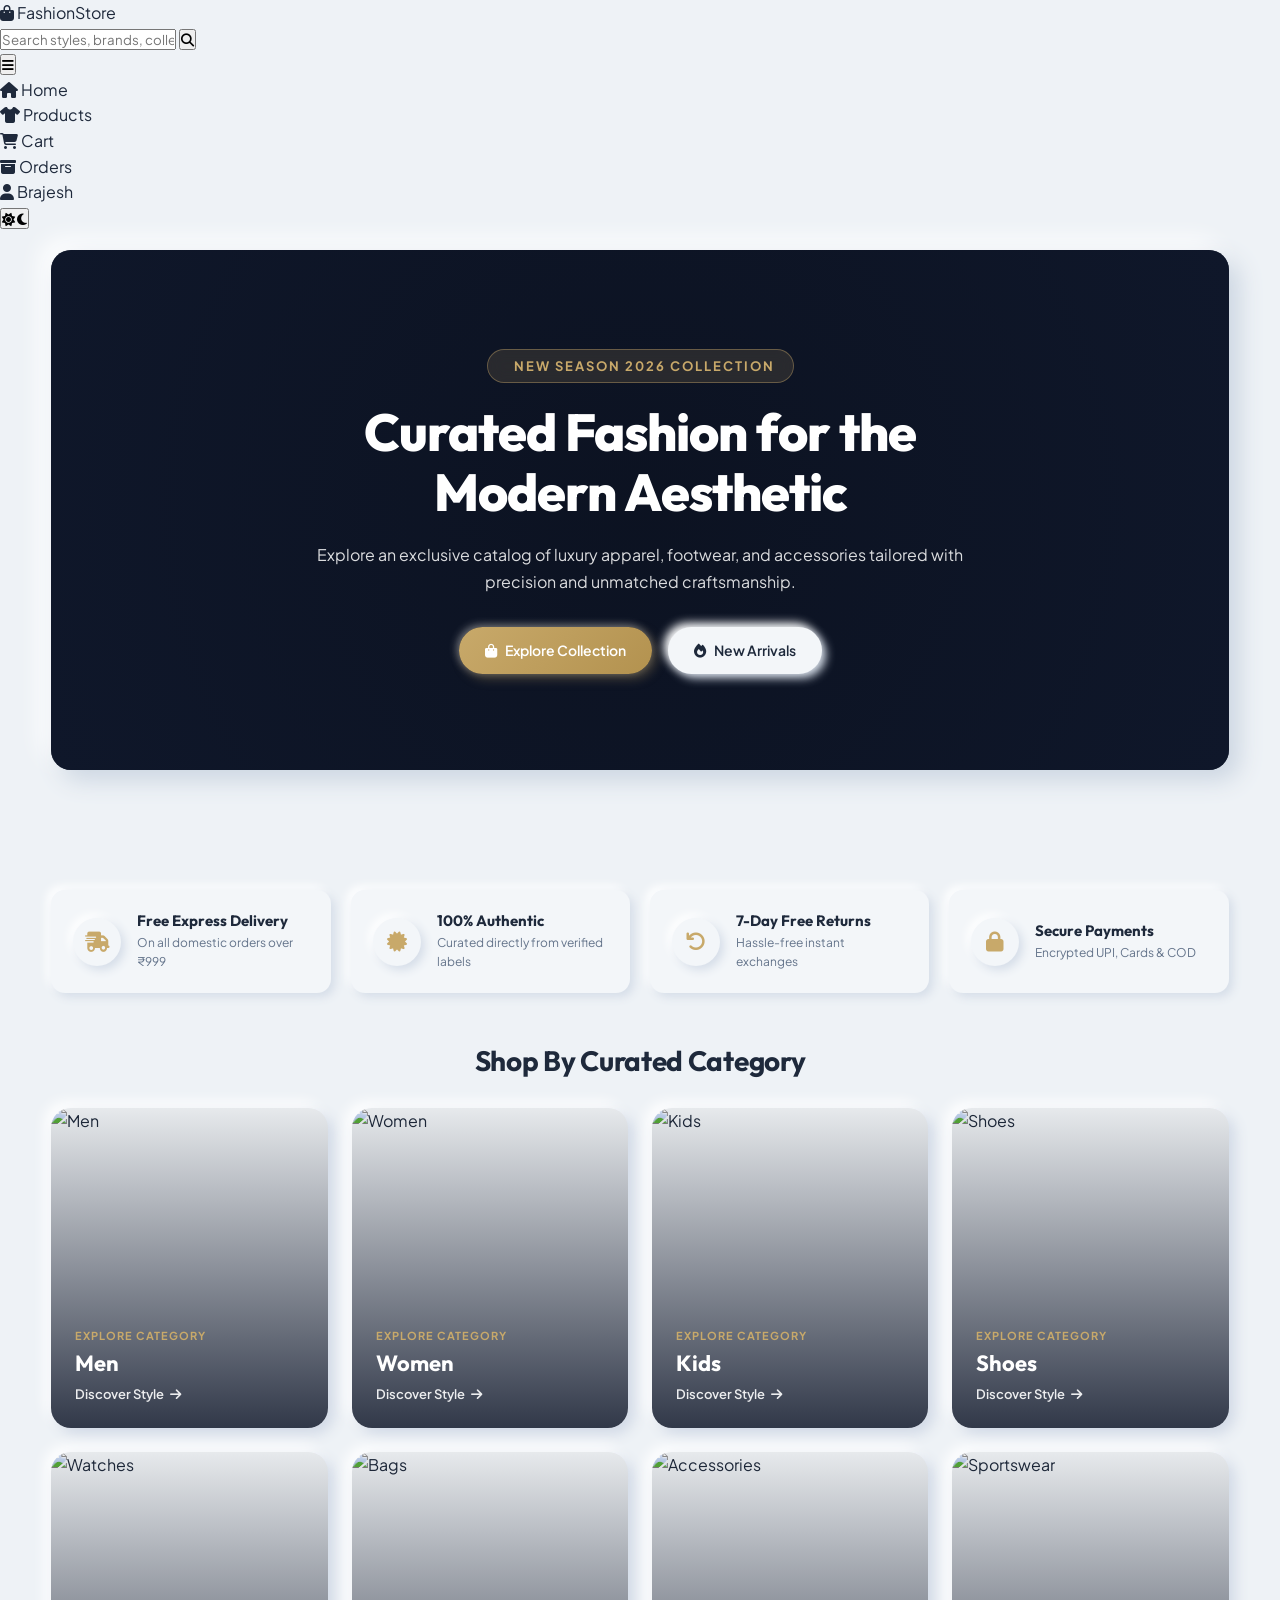
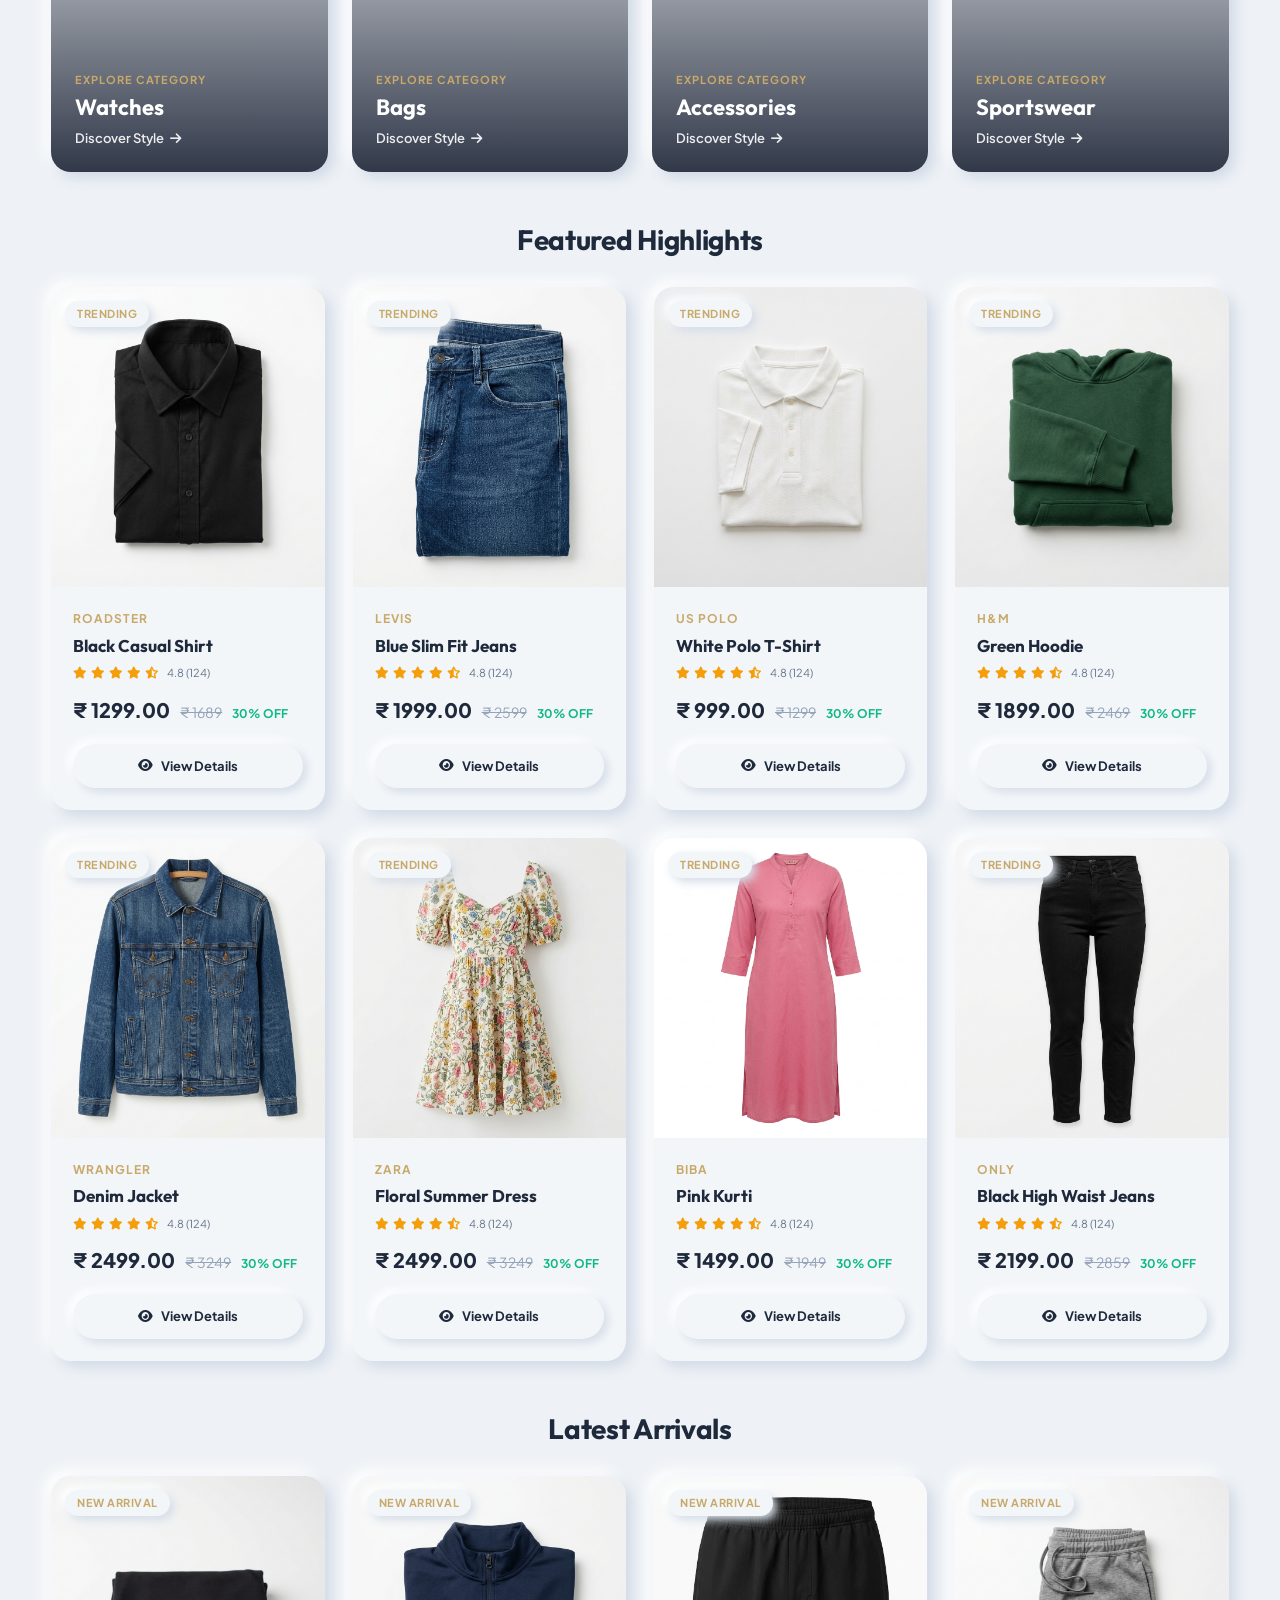
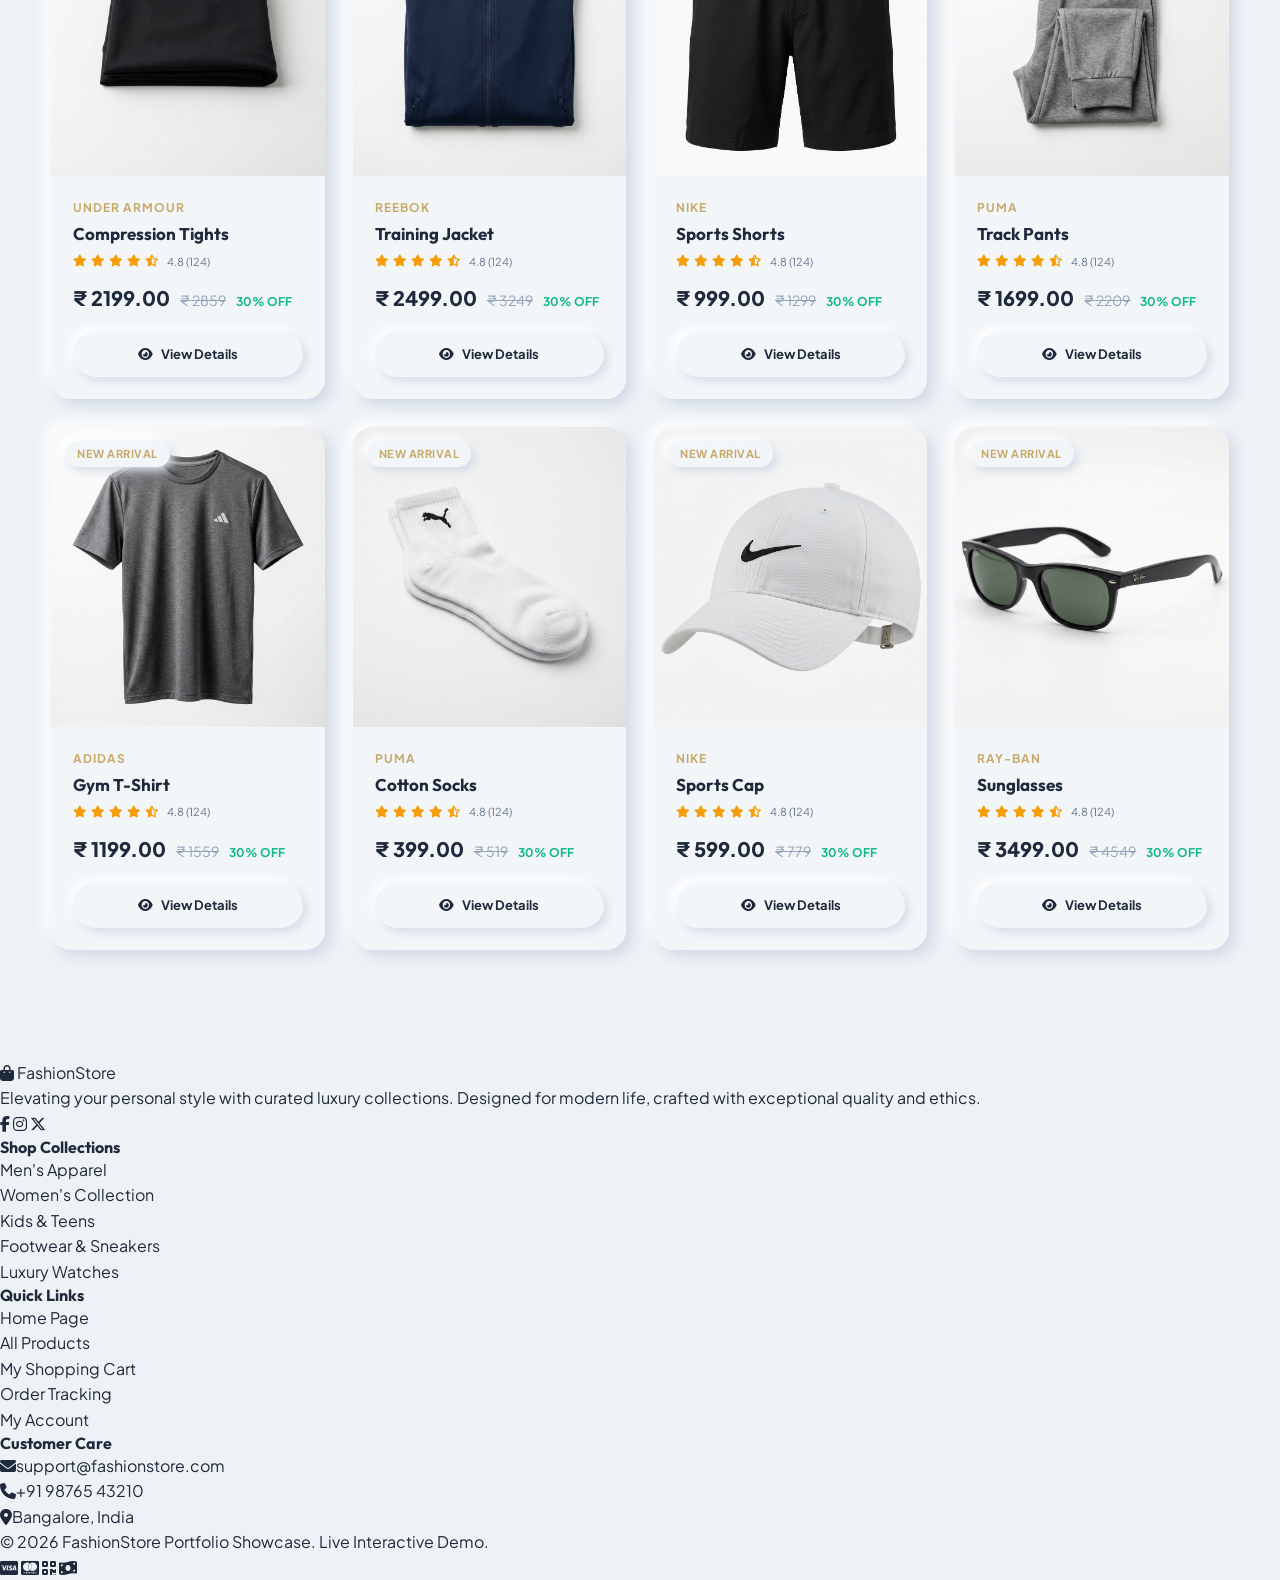
==== index.html @ e5666c72 "Add Luxe Neumorphic interactive frontend and Vercel configuration for live resume showcase" ====
<!DOCTYPE html>
<html lang="en">
<head>
    <meta charset="UTF-8">
    <meta name="viewport" content="width=device-width, initial-scale=1.0">
    <title>FashionStore | Luxury Editorial Collection</title>
    <link rel="stylesheet" href="assets/css/style.css?v=4">
    <link rel="stylesheet" href="assets/css/home.css?v=4">
    <link rel="stylesheet" href="https://cdnjs.cloudflare.com/ajax/libs/font-awesome/6.4.0/css/all.min.css">
</head>
<body>

<!-- NAVBAR -->
<header class="header-wrapper">
    <nav class="navbar">
        <div class="logo">
            <a href="index.html">
                <span class="logo-icon"><i class="fa-solid fa-bag-shopping"></i></span>
                <span class="logo-text">Fashion<span class="logo-accent">Store</span></span>
            </a>
        </div>

        <div class="search-bar">
            <form action="products.html" method="get" class="search-form">
                <input type="text" name="keyword" placeholder="Search styles, brands, collections...">
                <button type="submit" class="search-btn" aria-label="Search">
                    <i class="fa-solid fa-magnifying-glass"></i>
                </button>
            </form>
        </div>

        <button class="mobile-toggle-btn" id="mobileMenuBtn" aria-label="Toggle Navigation Menu">
            <i class="fa-solid fa-bars"></i>
        </button>

        <ul class="nav-links" id="navLinks">
            <li><a href="index.html" class="nav-link active"><i class="fa-solid fa-house"></i> Home</a></li>
            <li><a href="products.html" class="nav-link"><i class="fa-solid fa-shirt"></i> Products</a></li>
            <li>
                <a href="cart.html" class="nav-link cart-link">
                    <i class="fa-solid fa-cart-shopping"></i> Cart
                    <span class="cart-badge" style="display:none;">0</span>
                </a>
            </li>
            <li><a href="orders.html" class="nav-link"><i class="fa-solid fa-box-archive"></i> Orders</a></li>
            <li class="user-pill-item">
                <a href="profile.html" class="user-pill" title="My Profile">
                    <span class="user-avatar"><i class="fa-solid fa-user"></i></span>
                    <span class="user-name">Brajesh</span>
                </a>
            </li>
            <li class="theme-toggle-item">
                <button id="themeToggleBtn" class="theme-toggle-btn" type="button" aria-label="Toggle Dark Mode" title="Toggle Dark/Light Mode">
                    <span class="toggle-track">
                        <i class="fa-solid fa-sun icon-sun"></i>
                        <i class="fa-solid fa-moon icon-moon"></i>
                        <span class="toggle-thumb"></span>
                    </span>
                </button>
            </li>
        </ul>
    </nav>
</header>

<!-- HERO CINEMATIC BANNER -->
<section class="hero">
    <video autoplay loop muted playsinline class="hero-video">
        <source src="https://raw.githubusercontent.com/jxlee007/PROJECT-5-Sundown/main/media/video.mp4" type="video/mp4">
    </video>
    <div class="hero-overlay"></div>
    <div class="hero-content">
        <div class="hero-tagline">
            <i class="fa-solid fa-sparkles"></i> New Season 2026 Collection
        </div>
        <h1>Curated Fashion for the Modern Aesthetic</h1>
        <p>Explore an exclusive catalog of luxury apparel, footwear, and accessories tailored with precision and unmatched craftsmanship.</p>
        <div class="hero-buttons">
            <a href="products.html" class="btn btn-primary">
                <i class="fa-solid fa-bag-shopping"></i> Explore Collection
            </a>
            <a href="products.html?sort=latest" class="btn btn-secondary">
                <i class="fa-solid fa-fire"></i> New Arrivals
            </a>
        </div>
    </div>
</section>

<!-- MAIN CONTAINER -->
<div class="container">
    <!-- TRUST BADGES -->
    <div class="trust-bar">
        <div class="trust-item">
            <div class="trust-icon"><i class="fa-solid fa-truck-fast"></i></div>
            <div class="trust-info">
                <h4>Free Express Delivery</h4>
                <p>On all domestic orders over ₹999</p>
            </div>
        </div>
        <div class="trust-item">
            <div class="trust-icon"><i class="fa-solid fa-certificate"></i></div>
            <div class="trust-info">
                <h4>100% Authentic</h4>
                <p>Curated directly from verified labels</p>
            </div>
        </div>
        <div class="trust-item">
            <div class="trust-icon"><i class="fa-solid fa-arrow-rotate-left"></i></div>
            <div class="trust-info">
                <h4>7-Day Free Returns</h4>
                <p>Hassle-free instant exchanges</p>
            </div>
        </div>
        <div class="trust-item">
            <div class="trust-icon"><i class="fa-solid fa-lock"></i></div>
            <div class="trust-info">
                <h4>Secure Payments</h4>
                <p>Encrypted UPI, Cards & COD</p>
            </div>
        </div>
    </div>

    <!-- CATEGORY SHOWCASE -->
    <h2 class="section-title">Shop By Curated Category</h2>
    <div class="category-container" id="categoryContainer">
        <!-- Rendered dynamically via JS -->
    </div>

    <!-- FEATURED HIGHLIGHTS -->
    <h2 class="section-title">Featured Highlights</h2>
    <div class="product-container" id="featuredContainer">
        <!-- Rendered dynamically via JS -->
    </div>

    <!-- LATEST ARRIVALS -->
    <h2 class="section-title">Latest Arrivals</h2>
    <div class="product-container" id="latestContainer">
        <!-- Rendered dynamically via JS -->
    </div>
</div>

<!-- FOOTER -->
<footer class="footer">
    <div class="footer-container">
        <div class="footer-col brand-col">
            <div class="footer-logo">
                <span class="logo-icon"><i class="fa-solid fa-bag-shopping"></i></span>
                <span class="logo-text">Fashion<span class="logo-accent">Store</span></span>
            </div>
            <p class="brand-desc">
                Elevating your personal style with curated luxury collections. Designed for modern life, crafted with exceptional quality and ethics.
            </p>
            <div class="social-links">
                <a href="#" class="social-btn" aria-label="Facebook"><i class="fa-brands fa-facebook-f"></i></a>
                <a href="#" class="social-btn" aria-label="Instagram"><i class="fa-brands fa-instagram"></i></a>
                <a href="#" class="social-btn" aria-label="Twitter"><i class="fa-brands fa-x-twitter"></i></a>
            </div>
        </div>

        <div class="footer-col">
            <h4 class="col-title">Shop Collections</h4>
            <ul class="footer-links">
                <li><a href="products.html?category=1">Men's Apparel</a></li>
                <li><a href="products.html?category=2">Women's Collection</a></li>
                <li><a href="products.html?category=3">Kids & Teens</a></li>
                <li><a href="products.html?category=4">Footwear & Sneakers</a></li>
                <li><a href="products.html?category=5">Luxury Watches</a></li>
            </ul>
        </div>

        <div class="footer-col">
            <h4 class="col-title">Quick Links</h4>
            <ul class="footer-links">
                <li><a href="index.html">Home Page</a></li>
                <li><a href="products.html">All Products</a></li>
                <li><a href="cart.html">My Shopping Cart</a></li>
                <li><a href="orders.html">Order Tracking</a></li>
                <li><a href="profile.html">My Account</a></li>
            </ul>
        </div>

        <div class="footer-col">
            <h4 class="col-title">Customer Care</h4>
            <ul class="footer-contact-list">
                <li><i class="fa-solid fa-envelope"></i><span>support@fashionstore.com</span></li>
                <li><i class="fa-solid fa-phone"></i><span>+91 98765 43210</span></li>
                <li><i class="fa-solid fa-location-dot"></i><span>Bangalore, India</span></li>
            </ul>
        </div>
    </div>
    <div class="footer-bottom">
        <div class="footer-bottom-inner">
            <p>&copy; 2026 FashionStore Portfolio Showcase. Live Interactive Demo.</p>
            <div class="payment-methods-icons">
                <span title="Visa"><i class="fa-brands fa-cc-visa"></i></span>
                <span title="Mastercard"><i class="fa-brands fa-cc-mastercard"></i></span>
                <span title="UPI"><i class="fa-solid fa-qrcode"></i></span>
                <span title="COD"><i class="fa-solid fa-money-bill-wave"></i></span>
            </div>
        </div>
    </div>
</footer>

<script src="assets/js/data.js"></script>
<script src="assets/js/app.js"></script>
<script>
document.addEventListener('DOMContentLoaded', () => {
    const categoryImages = {
        1: "https://images.unsplash.com/photo-1617137984095-74e4e5e3613f?auto=format&fit=crop&w=800&q=80",
        2: "https://images.unsplash.com/photo-1483985988355-763728e1935b?auto=format&fit=crop&w=800&q=80",
        3: "https://images.unsplash.com/photo-1518831959646-742c3a14ebf7?auto=format&fit=crop&w=800&q=80",
        4: "https://images.unsplash.com/photo-1549298916-b41d501d3772?auto=format&fit=crop&w=800&q=80",
        5: "https://images.unsplash.com/photo-1522335789203-aabd1fc54bc9?auto=format&fit=crop&w=800&q=80",
        6: "https://images.unsplash.com/photo-1548036328-c9fa89d128fa?auto=format&fit=crop&w=800&q=80",
        7: "https://images.unsplash.com/photo-1511499767150-a48a237f0083?auto=format&fit=crop&w=800&q=80",
        8: "https://images.unsplash.com/photo-1517838277536-f5f99be501cd?auto=format&fit=crop&w=800&q=80"
    };

    // Render Categories
    const catContainer = document.getElementById('categoryContainer');
    if (catContainer && typeof CATEGORIES !== 'undefined') {
        catContainer.innerHTML = CATEGORIES.map(cat => `
            <a href="products.html?category=${cat.id}" class="category-card">
                <img src="${categoryImages[cat.id] || 'https://images.unsplash.com/photo-1441986300917-64674bd600d8?auto=format&fit=crop&w=800&q=80'}" alt="${cat.name}" class="category-img" loading="lazy">
                <div class="category-overlay">
                    <span class="category-badge">Explore Category</span>
                    <h3>${cat.name}</h3>
                    <span class="category-explore">Discover Style <i class="fa-solid fa-arrow-right"></i></span>
                </div>
            </a>
        `).join('');
    }

    // Helper to render product card
    function renderProductCard(p, badge = "Trending") {
        const originalPrice = Math.round(p.price * 1.3);
        return `
            <div class="product-card">
                <div class="product-image-wrap">
                    <span class="product-badge-pill">${badge}</span>
                    <img src="${p.imageUrl}" alt="${p.name}" loading="lazy">
                </div>
                <div class="product-info">
                    <span class="brand">${p.brand}</span>
                    <h3 title="${p.name}">${p.name}</h3>
                    <div class="product-rating">
                        <i class="fa-solid fa-star"></i>
                        <i class="fa-solid fa-star"></i>
                        <i class="fa-solid fa-star"></i>
                        <i class="fa-solid fa-star"></i>
                        <i class="fa-solid fa-star-half-stroke"></i>
                        <span>4.8 (124)</span>
                    </div>
                    <div class="product-price-row">
                        <span class="price">₹ ${p.price.toFixed(2)}</span>
                        <span class="mrp">₹ ${originalPrice}</span>
                        <span class="discount">30% OFF</span>
                    </div>
                    <a href="product-details.html?id=${p.id}" class="view-btn">
                        <i class="fa-solid fa-eye"></i> View Details
                    </a>
                </div>
            </div>
        `;
    }

    // Render Featured (First 8)
    const featuredEl = document.getElementById('featuredContainer');
    if (featuredEl && typeof PRODUCTS !== 'undefined') {
        featuredEl.innerHTML = PRODUCTS.slice(0, 8).map(p => renderProductCard(p, "Trending")).join('');
    }

    // Render Latest (Last 8 reversed)
    const latestEl = document.getElementById('latestContainer');
    if (latestEl && typeof PRODUCTS !== 'undefined') {
        latestEl.innerHTML = [...PRODUCTS].slice(-8).reverse().map(p => renderProductCard(p, "New Arrival")).join('');
    }
});
</script>

</body>
</html>
---- assets/css/style.css ----
/* =========================================================
   LUXE NEUMORPHIC DESIGN SYSTEM - FASHION STORE
   Crafted for Premium E-Commerce Portfolio
   ========================================================= */

@import url('https://fonts.googleapis.com/css2?family=Outfit:wght@300;400;500;600;700;800&family=Plus+Jakarta+Sans:wght@300;400;500;600;700;800&display=swap');

:root {
    /* Color Palette - Light Luxe Neumorphism */
    --color-bg: #eef2f6;
    --color-surface: #f3f6f9;
    --color-surface-hover: #ffffff;
    --color-primary: #1e293b;
    --color-secondary: #64748b;
    --color-muted: #94a3b8;
    --color-accent: #c8a96a;
    --color-accent-hover: #b3924f;
    --color-accent-light: rgba(200, 169, 106, 0.15);
    --color-border: #e2e8f0;
    --color-success: #10b981;
    --color-danger: #ef4444;
    --color-warning: #f59e0b;

    /* Neumorphic Shadows - Light Mode */
    --nm-flat: 6px 6px 14px #d1d9e6, -6px -6px 14px #ffffff;
    --nm-flat-sm: 4px 4px 10px #d5dde8, -4px -4px 10px #ffffff;
    --nm-flat-lg: 10px 10px 24px #cbd5e1, -10px -10px 24px #ffffff;
    --nm-inset: inset 3px 3px 7px #d1d9e6, inset -3px -3px 7px #ffffff;
    --nm-inset-sm: inset 2px 2px 5px #d1d9e6, inset -2px -2px 5px #ffffff;
    --nm-hover: 8px 8px 20px #cbd5e1, -8px -8px 20px #ffffff;
    --nm-accent: 0 4px 14px rgba(200, 169, 106, 0.35);

    /* Typography */
    --font-heading: 'Outfit', sans-serif;
    --font-body: 'Plus Jakarta Sans', sans-serif;

    /* Border Radii */
    --radius-sm: 8px;
    --radius-md: 14px;
    --radius-lg: 20px;
    --radius-pill: 50px;

    /* Smooth Transitions */
    --transition: all 0.28s cubic-bezier(0.4, 0, 0.2, 1);
}

/* Dark Mode Neumorphic Tokens */
body.dark-mode, html.dark-mode {
    --color-bg: #11141c;
    --color-surface: #181d27;
    --color-surface-hover: #202735;
    --color-primary: #f8fafc;
    --color-secondary: #94a3b8;
    --color-muted: #64748b;
    --color-accent: #d4b476;
    --color-accent-hover: #e2c68e;
    --color-accent-light: rgba(212, 180, 118, 0.18);
    --color-border: #242c3d;

    /* Neumorphic Shadows - Dark Mode */
    --nm-flat: 6px 6px 16px #0a0c11, -6px -6px 16px #1c2230;
    --nm-flat-sm: 4px 4px 10px #0a0c11, -4px -4px 10px #1c2230;
    --nm-flat-lg: 10px 10px 28px #08090d, -10px -10px 28px #202838;
    --nm-inset: inset 3px 3px 7px #090b10, inset -3px -3px 7px #1c2230;
    --nm-inset-sm: inset 2px 2px 5px #090b10, inset -2px -2px 5px #1c2230;
    --nm-hover: 8px 8px 22px #07080c, -8px -8px 22px #22293b;
    --nm-accent: 0 4px 16px rgba(212, 180, 118, 0.4);
}

/* =========================================================
   BASE RESET
   ========================================================= */
* {
    margin: 0;
    padding: 0;
    box-sizing: border-box;
    font-family: var(--font-body);
}

body {
    background-color: var(--color-bg);
    color: var(--color-primary);
    line-height: 1.6;
    min-height: 100vh;
    display: flex;
    flex-direction: column;
    transition: background-color 0.3s ease, color 0.3s ease;
    -webkit-font-smoothing: antialiased;
}

a {
    text-decoration: none;
    color: inherit;
    transition: var(--transition);
}

ul {
    list-style: none;
}

h1, h2, h3, h4, h5, h6 {
    font-family: var(--font-heading);
    font-weight: 700;
    color: var(--color-primary);
    line-height: 1.25;
}

/* =========================================================
   CONTAINER & LAYOUT
   ========================================================= */
.container {
    width: 92%;
    max-width: 1240px;
    margin: 0 auto;
    padding: 40px 0 60px 0;
    flex: 1;
}

.page-title {
    font-family: var(--font-heading);
    font-size: 36px;
    font-weight: 800;
    text-align: center;
    margin-bottom: 35px;
    letter-spacing: -0.5px;
    position: relative;
    display: table;
    margin-left: auto;
    margin-right: auto;
}

.page-title::after {
    content: '';
    display: block;
    width: 50px;
    height: 4px;
    background: var(--color-accent);
    border-radius: var(--radius-pill);
    margin: 10px auto 0 auto;
    box-shadow: var(--nm-accent);
}

.section-title {
    font-family: var(--font-heading);
    font-size: 28px;
    font-weight: 700;
    text-align: center;
    margin: 50px 0 30px 0;
    letter-spacing: -0.3px;
    position: relative;
}

/* =========================================================
   NEUMORPHIC BUTTONS & CONTROLS
   ========================================================= */
.btn {
    display: inline-flex;
    align-items: center;
    justify-content: center;
    gap: 8px;
    padding: 12px 26px;
    font-size: 14px;
    font-weight: 600;
    border-radius: var(--radius-pill);
    border: none;
    cursor: pointer;
    background: var(--color-surface);
    color: var(--color-primary);
    box-shadow: var(--nm-flat-sm);
    transition: var(--transition);
    outline: none;
}

.btn:hover {
    box-shadow: var(--nm-hover);
    transform: translateY(-2px);
    color: var(--color-accent);
}

.btn:active {
    box-shadow: var(--nm-inset-sm);
    transform: translateY(1px);
}

.btn-primary {
    background: linear-gradient(135deg, #c8a96a, #b3924f);
    color: #ffffff !important;
    box-shadow: 4px 4px 12px rgba(200, 169, 106, 0.35), -2px -2px 8px rgba(255, 255, 255, 0.4);
}

.btn-primary:hover {
    background: linear-gradient(135deg, #d4b476, #c8a96a);
    box-shadow: 6px 6px 18px rgba(200, 169, 106, 0.45);
    transform: translateY(-2px);
    color: #ffffff !important;
}

.btn-primary:active {
    box-shadow: inset 2px 2px 6px rgba(0, 0, 0, 0.25);
    transform: translateY(1px);
}

.btn-secondary {
    background: var(--color-surface);
    color: var(--color-primary);
    box-shadow: var(--nm-flat-sm);
}

.btn-danger {
    background: #ef4444;
    color: #ffffff !important;
    box-shadow: 4px 4px 12px rgba(239, 68, 68, 0.3);
}

.btn-danger:hover {
    background: #dc2626;
    box-shadow: 6px 6px 16px rgba(239, 68, 68, 0.4);
}

/* =========================================================
   NEUMORPHIC FORM INPUTS
   ========================================================= */
.form-group {
    margin-bottom: 22px;
}

.form-group label {
    display: block;
    font-size: 13px;
    font-weight: 600;
    color: var(--color-secondary);
    margin-bottom: 8px;
    text-transform: uppercase;
    letter-spacing: 0.5px;
}

.form-group input,
.form-group select,
.form-group textarea {
    width: 100%;
    padding: 14px 18px;
    font-size: 15px;
    border-radius: var(--radius-md);
    border: 1px solid transparent;
    background: var(--color-surface);
    color: var(--color-primary);
    box-shadow: var(--nm-inset);
    outline: none;
    transition: var(--transition);
}

.form-group input:focus,
.form-group select:focus,
.form-group textarea:focus {
    border-color: var(--color-accent);
    box-shadow: var(--nm-inset), 0 0 0 3px var(--color-accent-light);
}

/* =========================================================
   NEUMORPHIC CARDS
   ========================================================= */
.nm-card {
    background: var(--color-surface);
    border-radius: var(--radius-lg);
    box-shadow: var(--nm-flat);
    padding: 30px;
    transition: var(--transition);
}

.nm-card:hover {
    box-shadow: var(--nm-hover);
}

/* =========================================================
   TRUST BADGES SECTION
   ========================================================= */
.trust-bar {
    display: grid;
    grid-template-columns: repeat(auto-fit, minmax(220px, 1fr));
    gap: 20px;
    margin: 40px auto 20px auto;
}

.trust-item {
    background: var(--color-surface);
    border-radius: var(--radius-md);
    box-shadow: var(--nm-flat-sm);
    padding: 22px;
    display: flex;
    align-items: center;
    gap: 16px;
    transition: var(--transition);
}

.trust-item:hover {
    transform: translateY(-3px);
    box-shadow: var(--nm-hover);
}

.trust-icon {
    width: 48px;
    height: 48px;
    border-radius: 50%;
    background: var(--color-surface);
    box-shadow: var(--nm-flat-sm);
    display: flex;
    align-items: center;
    justify-content: center;
    font-size: 20px;
    color: var(--color-accent);
    flex-shrink: 0;
}

.trust-info h4 {
    font-size: 15px;
    font-weight: 700;
    margin-bottom: 2px;
}

.trust-info p {
    font-size: 12px;
    color: var(--color-secondary);
}

/* Responsive adjustments */
@media (max-width: 768px) {
    .container {
        width: 94%;
        padding: 25px 0 45px 0;
    }
    .page-title {
        font-size: 28px;
    }
    .section-title {
        font-size: 24px;
    }
}
---- assets/css/home.css ----
/* =========================================================
   LUXE NEUMORPHIC HOME PAGE STYLES (home.css)
   ========================================================= */

/* Hero Banner */
.hero {
    position: relative;
    width: 92%;
    max-width: 1240px;
    margin: 20px auto 40px auto;
    height: 520px;
    border-radius: var(--radius-lg);
    background: #0f172a;
    box-shadow: var(--nm-flat-lg);
    overflow: hidden;
    display: flex;
    align-items: center;
    justify-content: center;
    text-align: center;
}

.hero-video {
    position: absolute;
    top: 50%;
    left: 50%;
    transform: translate(-50%, -50%);
    min-width: 100%;
    min-height: 100%;
    width: auto;
    height: auto;
    object-fit: cover;
    z-index: 1;
    filter: brightness(0.65);
}

.hero-overlay {
    position: absolute;
    inset: 0;
    background: radial-gradient(circle at center, rgba(0,0,0,0.2) 0%, rgba(15,23,42,0.7) 100%);
    z-index: 2;
}

.hero-content {
    position: relative;
    z-index: 3;
    max-width: 720px;
    padding: 30px;
    color: #ffffff;
}

.hero-tagline {
    display: inline-flex;
    align-items: center;
    gap: 8px;
    font-size: 13px;
    font-weight: 700;
    text-transform: uppercase;
    letter-spacing: 2px;
    color: var(--color-accent);
    background: rgba(200, 169, 106, 0.15);
    backdrop-filter: blur(8px);
    padding: 6px 18px;
    border-radius: var(--radius-pill);
    border: 1px solid rgba(200, 169, 106, 0.4);
    margin-bottom: 20px;
}

.hero-content h1 {
    font-size: 52px;
    font-weight: 800;
    color: #ffffff;
    line-height: 1.15;
    margin-bottom: 18px;
    letter-spacing: -1px;
}

.hero-content p {
    font-size: 16px;
    color: rgba(255, 255, 255, 0.85);
    margin-bottom: 32px;
    font-weight: 400;
    line-height: 1.7;
}

.hero-buttons {
    display: flex;
    gap: 16px;
    justify-content: center;
    flex-wrap: wrap;
}

/* Category Grid */
.category-container {
    display: grid;
    grid-template-columns: repeat(auto-fill, minmax(260px, 1fr));
    gap: 24px;
    margin-bottom: 50px;
}

.category-card {
    position: relative;
    height: 320px;
    border-radius: var(--radius-lg);
    background: var(--color-surface);
    box-shadow: var(--nm-flat);
    overflow: hidden;
    transition: var(--transition);
    display: block;
    cursor: pointer;
}

.category-card:hover {
    box-shadow: var(--nm-hover);
    transform: translateY(-6px);
}

.category-img {
    width: 100%;
    height: 100%;
    object-fit: cover;
    transition: transform 0.6s cubic-bezier(0.25, 0.8, 0.25, 1);
}

.category-card:hover .category-img {
    transform: scale(1.08);
}

.category-overlay {
    position: absolute;
    inset: 0;
    background: linear-gradient(180deg, rgba(0, 0, 0, 0.05) 0%, rgba(15, 23, 42, 0.85) 100%);
    display: flex;
    flex-direction: column;
    justify-content: flex-end;
    padding: 24px;
    color: #ffffff;
    z-index: 2;
}

.category-badge {
    font-size: 11px;
    font-weight: 700;
    text-transform: uppercase;
    letter-spacing: 1px;
    color: var(--color-accent);
    margin-bottom: 6px;
}

.category-overlay h3 {
    font-size: 22px;
    font-weight: 700;
    color: #ffffff;
    margin-bottom: 6px;
}

.category-explore {
    display: inline-flex;
    align-items: center;
    gap: 6px;
    font-size: 13px;
    font-weight: 600;
    color: rgba(255, 255, 255, 0.9);
    transition: var(--transition);
}

.category-card:hover .category-explore {
    color: var(--color-accent);
    transform: translateX(4px);
}

/* Product Cards Grid */
.product-container {
    display: grid;
    grid-template-columns: repeat(auto-fill, minmax(270px, 1fr));
    gap: 28px;
    margin-bottom: 50px;
}

.product-card {
    background: var(--color-surface);
    border-radius: var(--radius-lg);
    box-shadow: var(--nm-flat);
    overflow: hidden;
    transition: var(--transition);
    display: flex;
    flex-direction: column;
    position: relative;
}

.product-card:hover {
    box-shadow: var(--nm-hover);
    transform: translateY(-5px);
}

.product-image-wrap {
    position: relative;
    width: 100%;
    height: 300px;
    background: rgba(0, 0, 0, 0.02);
    overflow: hidden;
}

.product-image-wrap img {
    width: 100%;
    height: 100%;
    object-fit: cover;
    transition: transform 0.5s ease;
}

.product-card:hover .product-image-wrap img {
    transform: scale(1.06);
}

.product-badge-pill {
    position: absolute;
    top: 14px;
    left: 14px;
    background: var(--color-surface);
    box-shadow: var(--nm-flat-sm);
    color: var(--color-accent);
    font-size: 11px;
    font-weight: 700;
    padding: 4px 12px;
    border-radius: var(--radius-pill);
    text-transform: uppercase;
    letter-spacing: 0.5px;
    z-index: 2;
}

.product-info {
    padding: 22px;
    display: flex;
    flex-direction: column;
    flex: 1;
}

.product-info .brand {
    font-size: 12px;
    font-weight: 700;
    text-transform: uppercase;
    letter-spacing: 1px;
    color: var(--color-accent);
    margin-bottom: 6px;
}

.product-info h3 {
    font-size: 17px;
    font-weight: 700;
    color: var(--color-primary);
    margin-bottom: 8px;
    white-space: nowrap;
    overflow: hidden;
    text-overflow: ellipsis;
}

.product-rating {
    display: flex;
    align-items: center;
    gap: 4px;
    color: #f59e0b;
    font-size: 12px;
    margin-bottom: 12px;
}

.product-rating span {
    color: var(--color-secondary);
    font-size: 11px;
    margin-left: 4px;
}

.product-price-row {
    display: flex;
    align-items: baseline;
    gap: 10px;
    margin-bottom: 18px;
    margin-top: auto;
}

.product-price-row .price {
    font-size: 20px;
    font-weight: 800;
    color: var(--color-primary);
}

.product-price-row .mrp {
    font-size: 14px;
    color: var(--color-muted);
    text-decoration: line-through;
}

.product-price-row .discount {
    font-size: 12px;
    font-weight: 700;
    color: var(--color-success);
}

.view-btn {
    width: 100%;
    padding: 12px;
    border-radius: var(--radius-pill);
    background: var(--color-surface);
    box-shadow: var(--nm-flat-sm);
    color: var(--color-primary);
    font-size: 13px;
    font-weight: 700;
    text-align: center;
    display: flex;
    align-items: center;
    justify-content: center;
    gap: 8px;
    transition: var(--transition);
}

.view-btn:hover {
    box-shadow: var(--nm-hover);
    color: var(--color-accent);
    transform: translateY(-2px);
}

.view-btn:active {
    box-shadow: var(--nm-inset-sm);
}

/* Responsive */
@media (max-width: 768px) {
    .hero {
        height: 420px;
    }
    .hero-content h1 {
        font-size: 34px;
    }
    .hero-content p {
        font-size: 14px;
    }
    .category-container {
        grid-template-columns: repeat(auto-fill, minmax(200px, 1fr));
    }
    .category-card {
        height: 260px;
    }
}
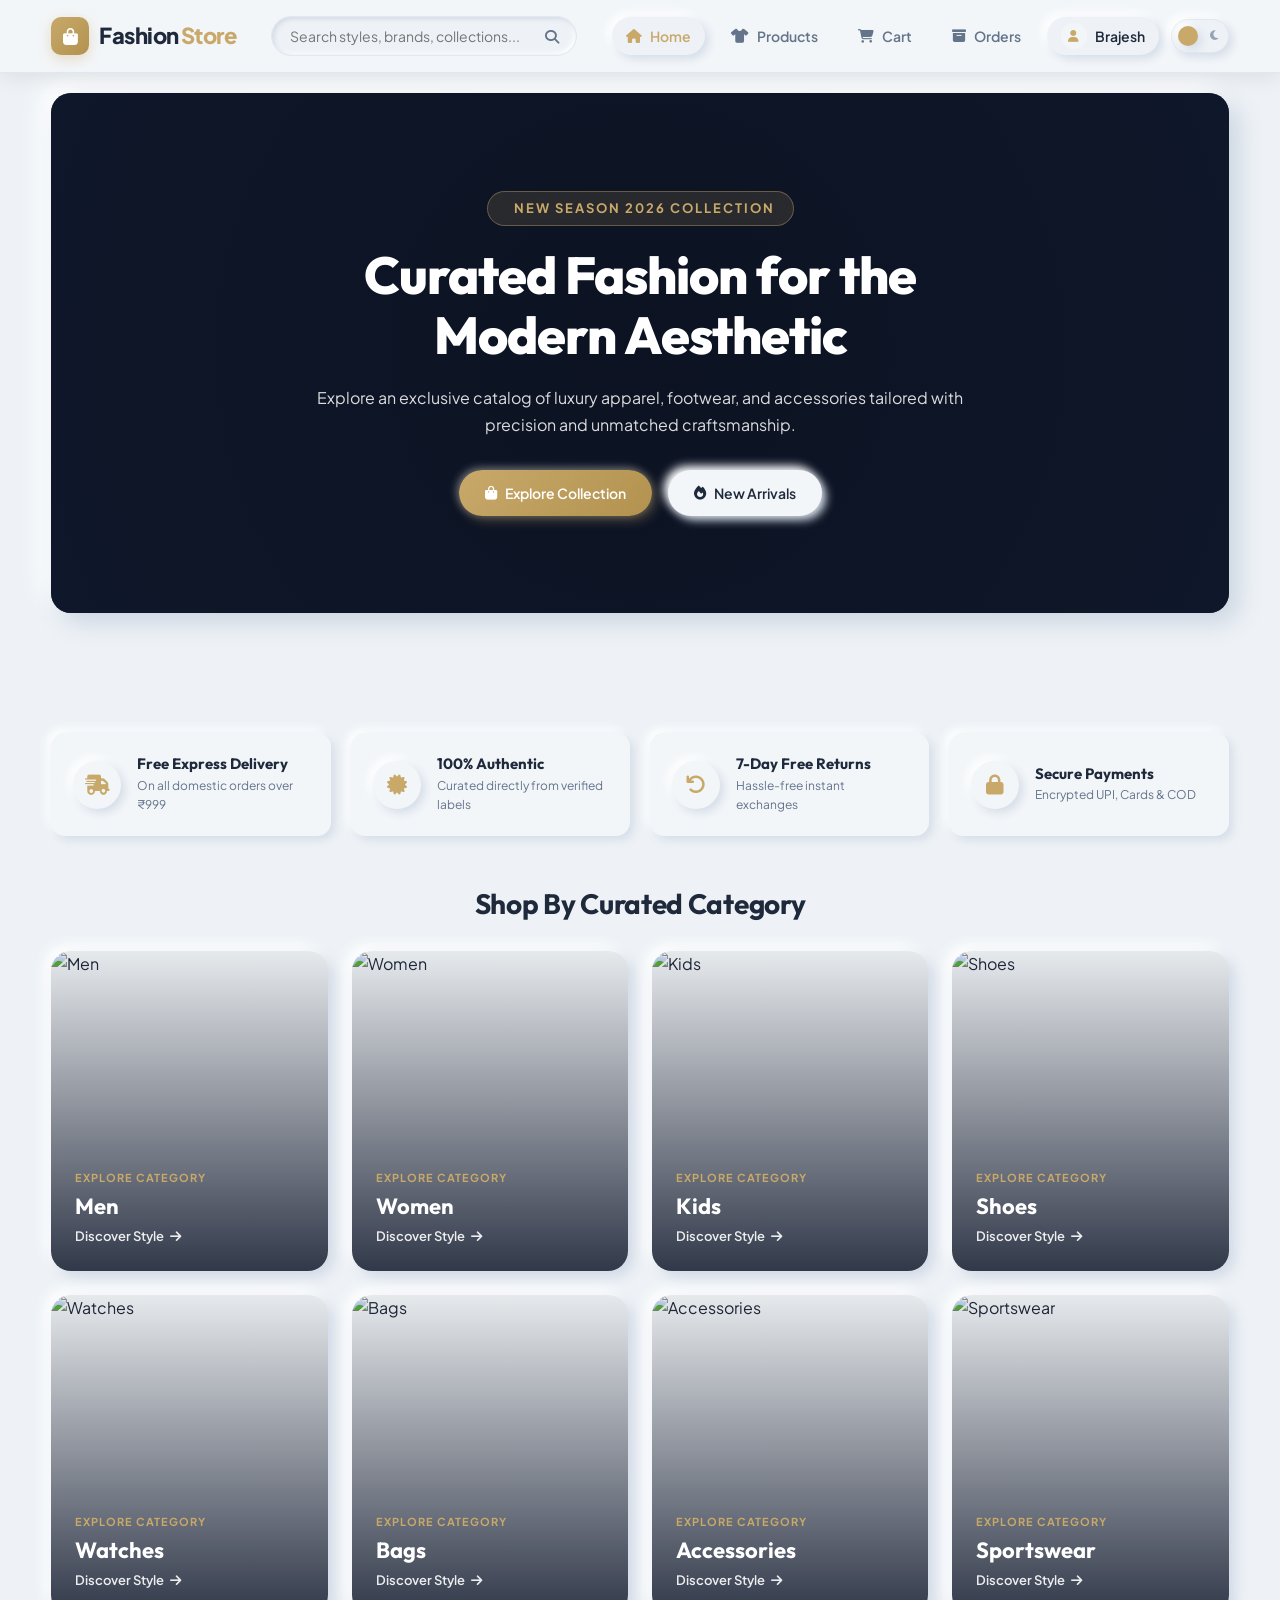
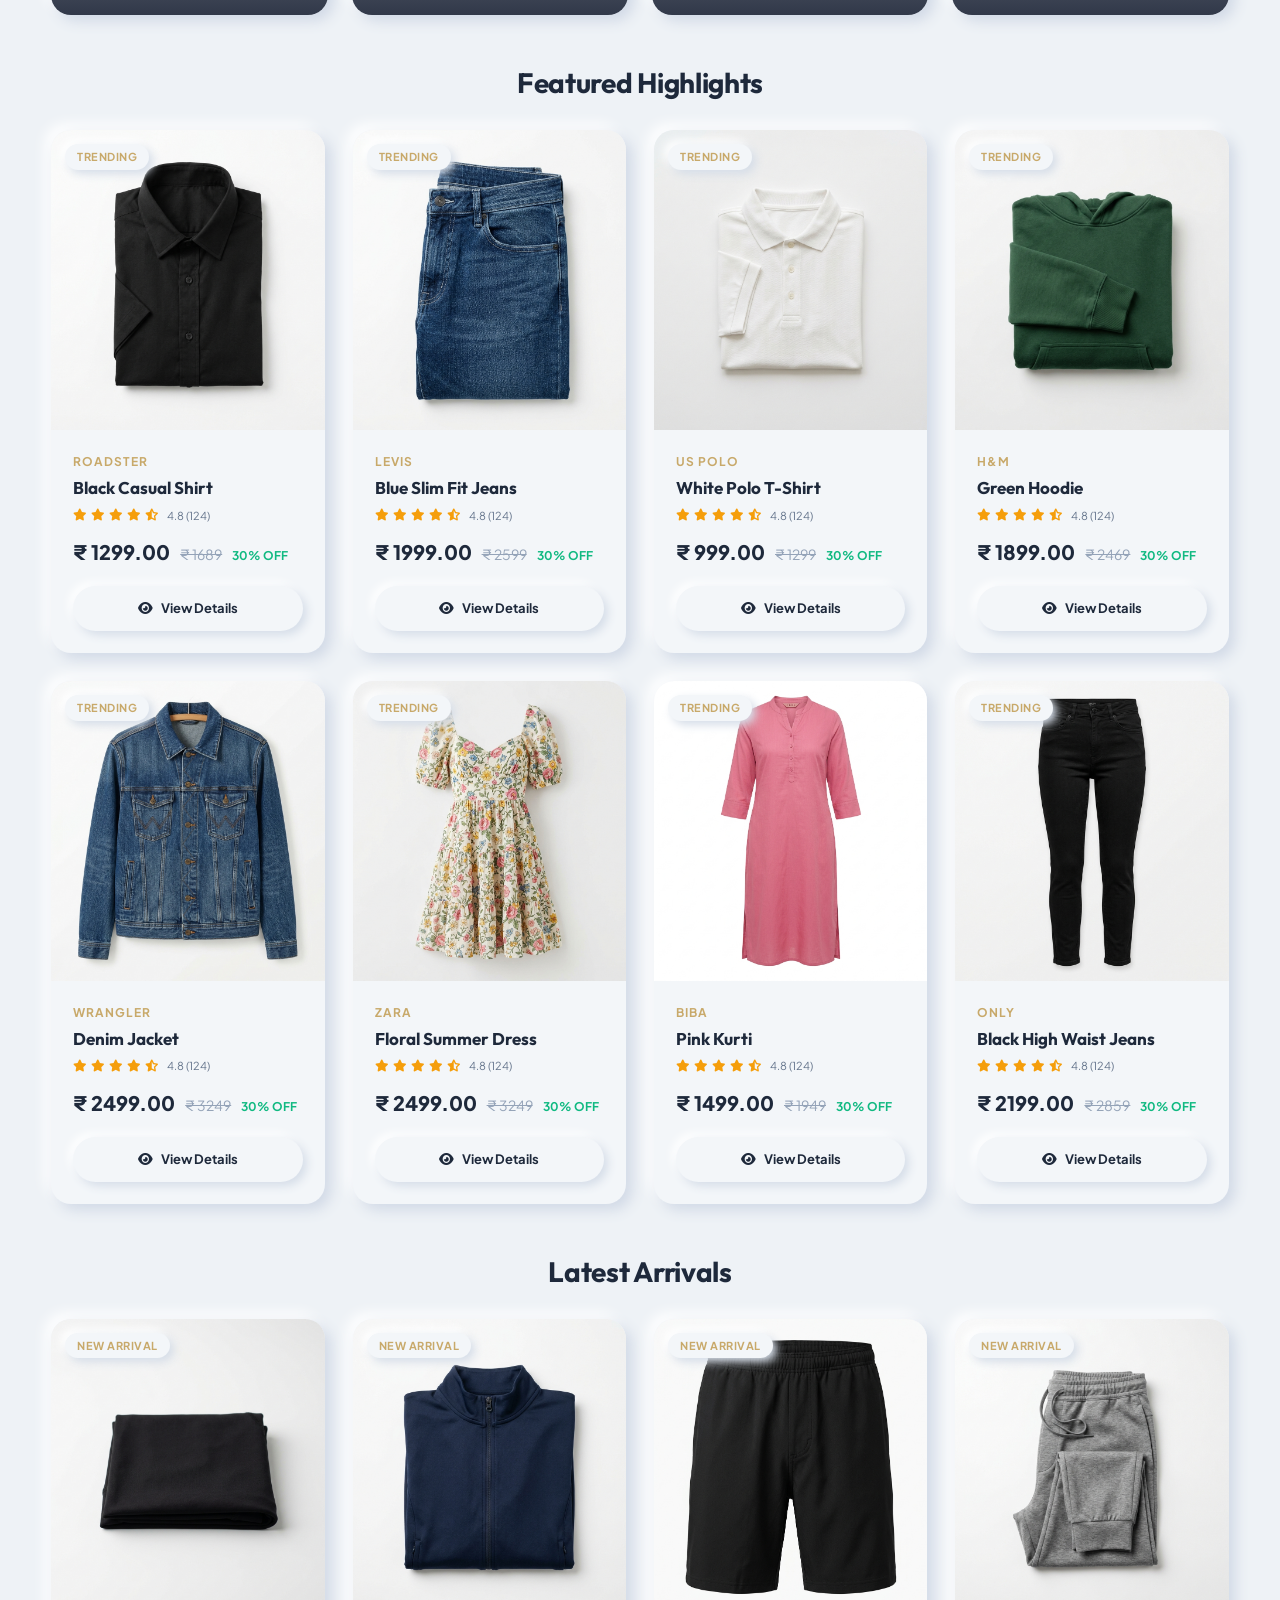
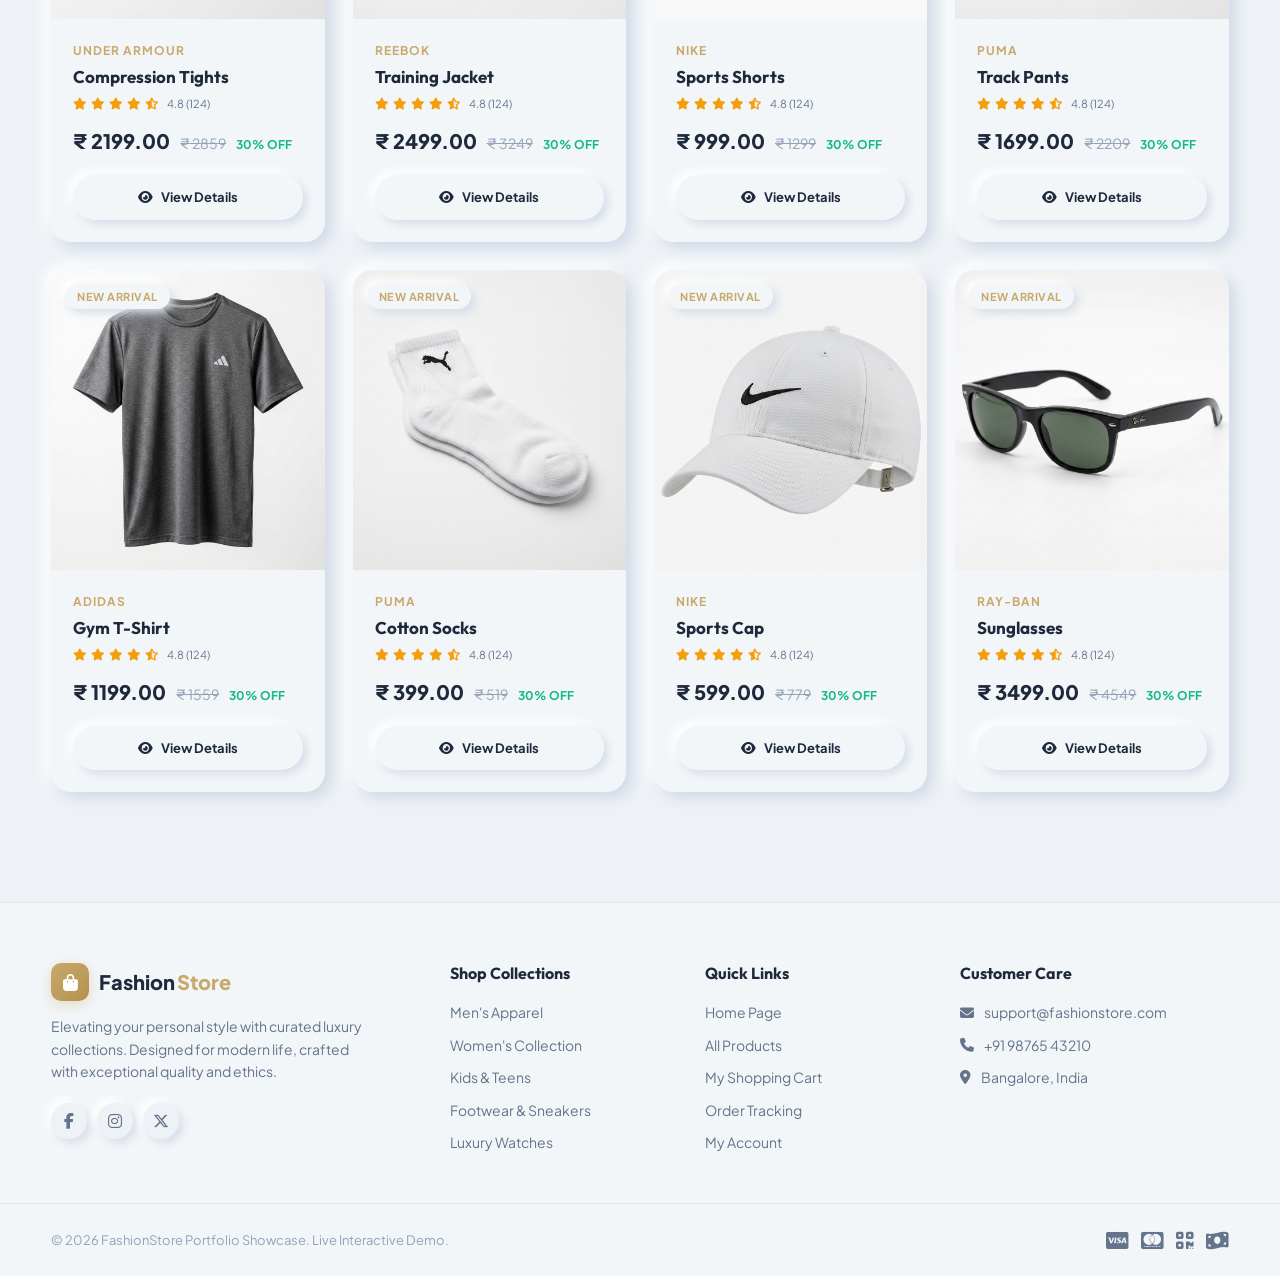
==== commit 108046a3: "feat: add horizontal navbar and footer styling with responsive layout" ====
--- a/index.html
+++ b/index.html
@@ -4,7 +4,7 @@
     <meta charset="UTF-8">
     <meta name="viewport" content="width=device-width, initial-scale=1.0">
     <title>FashionStore | Luxury Editorial Collection</title>
-    <link rel="stylesheet" href="assets/css/style.css?v=4">
+    <link rel="stylesheet" href="assets/css/style.css?v=5">
     <link rel="stylesheet" href="assets/css/home.css?v=4">
     <link rel="stylesheet" href="https://cdnjs.cloudflare.com/ajax/libs/font-awesome/6.4.0/css/all.min.css">
 </head>
--- a/assets/css/style.css
+++ b/assets/css/style.css
@@ -334,4 +334,410 @@
     .section-title {
         font-size: 24px;
     }
-}+}
+/* =========================================================
+   HEADER & NAVBAR (Horizontal Layout)
+   ========================================================= */
+.header-wrapper {
+    position: sticky;
+    top: 0;
+    z-index: 1000;
+    background: var(--color-surface);
+    box-shadow: 0 4px 20px rgba(0, 0, 0, 0.08);
+    border-bottom: 1px solid var(--color-border);
+    backdrop-filter: blur(12px);
+    transition: var(--transition);
+}
+
+.navbar {
+    width: 92%;
+    max-width: 1240px;
+    margin: 0 auto;
+    height: 72px;
+    display: flex;
+    align-items: center;
+    justify-content: space-between;
+    gap: 20px;
+}
+
+.logo a {
+    display: flex;
+    align-items: center;
+    gap: 10px;
+    font-size: 22px;
+    font-weight: 800;
+    font-family: var(--font-heading);
+    color: var(--color-primary);
+    text-decoration: none;
+    letter-spacing: -0.5px;
+}
+
+.logo-icon {
+    width: 38px;
+    height: 38px;
+    border-radius: 10px;
+    background: linear-gradient(135deg, var(--color-accent), var(--color-accent-hover));
+    color: #ffffff;
+    display: flex;
+    align-items: center;
+    justify-content: center;
+    font-size: 17px;
+    box-shadow: var(--nm-accent);
+}
+
+.logo-accent {
+    color: var(--color-accent);
+    margin-left: 2px;
+}
+
+/* SEARCH BAR */
+.search-bar {
+    flex: 1;
+    max-width: 400px;
+    margin: 0 15px;
+}
+
+.search-form {
+    position: relative;
+    width: 100%;
+}
+
+.search-form input {
+    width: 100%;
+    padding: 10px 42px 10px 18px;
+    border-radius: var(--radius-pill);
+    border: 1px solid var(--color-border);
+    background: var(--color-bg);
+    color: var(--color-primary);
+    font-size: 14px;
+    outline: none;
+    box-shadow: var(--nm-inset-sm);
+    transition: var(--transition);
+}
+
+.search-form input:focus {
+    border-color: var(--color-accent);
+    box-shadow: var(--nm-inset-sm), 0 0 0 3px var(--color-accent-light);
+}
+
+.search-btn {
+    position: absolute;
+    right: 6px;
+    top: 50%;
+    transform: translateY(-50%);
+    background: transparent;
+    border: none;
+    color: var(--color-secondary);
+    padding: 8px 12px;
+    cursor: pointer;
+    font-size: 14px;
+    transition: var(--transition);
+}
+
+.search-btn:hover {
+    color: var(--color-accent);
+}
+
+/* NAV LINKS (HORIZONTAL FLEX) */
+.nav-links {
+    display: flex;
+    align-items: center;
+    gap: 12px;
+    list-style: none;
+    margin: 0;
+    padding: 0;
+}
+
+.nav-links li {
+    display: inline-flex;
+    align-items: center;
+}
+
+.nav-link {
+    display: inline-flex;
+    align-items: center;
+    gap: 8px;
+    padding: 8px 14px;
+    border-radius: var(--radius-pill);
+    font-size: 14px;
+    font-weight: 600;
+    color: var(--color-secondary);
+    text-decoration: none;
+    transition: var(--transition);
+    white-space: nowrap;
+}
+
+.nav-link:hover,
+.nav-link.active {
+    color: var(--color-primary);
+    background: var(--color-bg);
+    box-shadow: var(--nm-flat-sm);
+}
+
+.nav-link.active {
+    color: var(--color-accent);
+}
+
+.cart-link {
+    position: relative;
+}
+
+.cart-badge {
+    background: var(--color-accent);
+    color: #ffffff;
+    font-size: 11px;
+    font-weight: 700;
+    padding: 2px 7px;
+    border-radius: var(--radius-pill);
+    margin-left: 4px;
+    display: inline-block;
+}
+
+.user-pill {
+    display: inline-flex;
+    align-items: center;
+    gap: 8px;
+    padding: 6px 14px;
+    background: var(--color-bg);
+    border-radius: var(--radius-pill);
+    box-shadow: var(--nm-flat-sm);
+    font-size: 14px;
+    font-weight: 600;
+    color: var(--color-primary);
+    text-decoration: none;
+    transition: var(--transition);
+    white-space: nowrap;
+}
+
+.user-pill:hover {
+    box-shadow: var(--nm-hover);
+    color: var(--color-accent);
+}
+
+.user-avatar {
+    width: 26px;
+    height: 26px;
+    border-radius: 50%;
+    background: var(--color-surface);
+    display: flex;
+    align-items: center;
+    justify-content: center;
+    font-size: 12px;
+    color: var(--color-accent);
+}
+
+/* THEME TOGGLE BUTTON */
+.theme-toggle-btn {
+    background: var(--color-bg);
+    border: 1px solid var(--color-border);
+    border-radius: var(--radius-pill);
+    padding: 4px;
+    cursor: pointer;
+    box-shadow: var(--nm-flat-sm);
+    display: flex;
+    align-items: center;
+    transition: var(--transition);
+}
+
+.toggle-track {
+    position: relative;
+    width: 48px;
+    height: 24px;
+    display: flex;
+    align-items: center;
+    justify-content: space-between;
+    padding: 0 6px;
+    border-radius: var(--radius-pill);
+    font-size: 11px;
+    color: var(--color-muted);
+}
+
+.toggle-thumb {
+    position: absolute;
+    left: 2px;
+    top: 2px;
+    width: 20px;
+    height: 20px;
+    border-radius: 50%;
+    background: var(--color-accent);
+    box-shadow: var(--nm-flat-sm);
+    transition: transform 0.25s ease;
+}
+
+body.dark-mode .toggle-thumb {
+    transform: translateX(24px);
+}
+
+/* MOBILE TOGGLE BUTTON (Hidden on Desktop) */
+.mobile-toggle-btn {
+    display: none;
+    background: var(--color-surface);
+    border: 1px solid var(--color-border);
+    width: 40px;
+    height: 40px;
+    border-radius: var(--radius-sm);
+    color: var(--color-primary);
+    font-size: 18px;
+    cursor: pointer;
+    box-shadow: var(--nm-flat-sm);
+    align-items: center;
+    justify-content: center;
+    transition: var(--transition);
+}
+
+/* FOOTER SECTION */
+.footer {
+    background: var(--color-surface);
+    border-top: 1px solid var(--color-border);
+    margin-top: auto;
+    padding: 60px 0 20px 0;
+}
+
+.footer-container {
+    width: 92%;
+    max-width: 1240px;
+    margin: 0 auto;
+    display: grid;
+    grid-template-columns: 2fr 1.2fr 1.2fr 1.5fr;
+    gap: 40px;
+}
+
+.footer-logo {
+    display: flex;
+    align-items: center;
+    gap: 10px;
+    font-size: 20px;
+    font-weight: 800;
+    font-family: var(--font-heading);
+    margin-bottom: 14px;
+    color: var(--color-primary);
+}
+
+.brand-desc {
+    font-size: 14px;
+    color: var(--color-secondary);
+    line-height: 1.6;
+    margin-bottom: 20px;
+    max-width: 320px;
+}
+
+.social-links {
+    display: flex;
+    gap: 10px;
+}
+
+.social-btn {
+    width: 36px;
+    height: 36px;
+    border-radius: 50%;
+    background: var(--color-bg);
+    display: flex;
+    align-items: center;
+    justify-content: center;
+    color: var(--color-secondary);
+    box-shadow: var(--nm-flat-sm);
+    transition: var(--transition);
+}
+
+.social-btn:hover {
+    color: var(--color-accent);
+    transform: translateY(-2px);
+}
+
+.col-title {
+    font-size: 16px;
+    font-weight: 700;
+    margin-bottom: 18px;
+    color: var(--color-primary);
+}
+
+.footer-links li,
+.footer-contact-list li {
+    margin-bottom: 10px;
+    font-size: 14px;
+    color: var(--color-secondary);
+    display: flex;
+    align-items: center;
+    gap: 10px;
+}
+
+.footer-links a:hover {
+    color: var(--color-accent);
+}
+
+.footer-bottom {
+    border-top: 1px solid var(--color-border);
+    margin-top: 40px;
+    padding-top: 20px;
+}
+
+.footer-bottom-inner {
+    width: 92%;
+    max-width: 1240px;
+    margin: 0 auto;
+    display: flex;
+    align-items: center;
+    justify-content: space-between;
+    font-size: 13px;
+    color: var(--color-muted);
+}
+
+.payment-methods-icons {
+    display: flex;
+    gap: 12px;
+    font-size: 20px;
+    color: var(--color-secondary);
+}
+
+/* RESPONSIVE LAYOUT */
+@media (max-width: 992px) {
+    .search-bar {
+        display: none;
+    }
+
+    .mobile-toggle-btn {
+        display: flex;
+    }
+
+    .nav-links {
+        position: absolute;
+        top: 72px;
+        left: 0;
+        width: 100%;
+        background: var(--color-surface);
+        box-shadow: 0 12px 28px rgba(0, 0, 0, 0.2);
+        border-bottom: 1px solid var(--color-border);
+        flex-direction: column;
+        align-items: flex-start;
+        padding: 20px 24px;
+        gap: 12px;
+        display: none;
+    }
+
+    .nav-links.active {
+        display: flex;
+    }
+
+    .nav-link {
+        width: 100%;
+        padding: 10px 16px;
+    }
+
+    .footer-container {
+        grid-template-columns: 1fr 1fr;
+        gap: 30px;
+    }
+}
+
+@media (max-width: 600px) {
+    .footer-container {
+        grid-template-columns: 1fr;
+        gap: 25px;
+    }
+
+    .footer-bottom-inner {
+        flex-direction: column;
+        gap: 12px;
+        text-align: center;
+    }
+}
